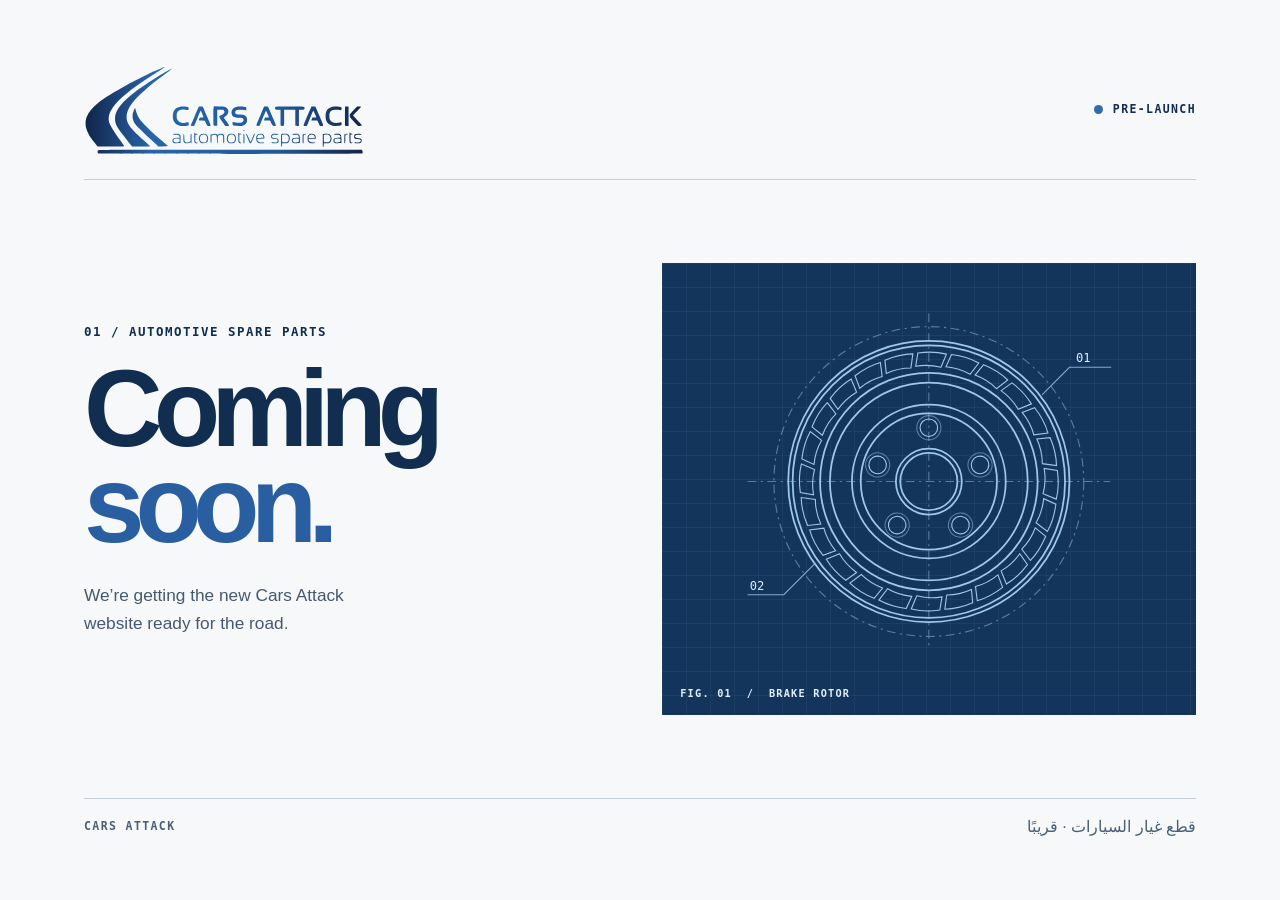
==== index.html @ d3f3ff22 "Add responsive Cars Attack coming-soon landing page" ====
<!doctype html>
<html lang="en">
<head>
<meta charset="utf-8">
<meta name="viewport" content="width=device-width, initial-scale=1">
<meta name="theme-color" content="#102c4f">
<title>Cars Attack | Coming soon</title>
<meta name="description" content="The new Cars Attack automotive spare parts website is coming soon.">
<style>
*{box-sizing:border-box}body{margin:0;color:#112e50;background:#f6f8fa;font-family:Arial,Helvetica,sans-serif}main{width:min(1240px,100%);margin:auto;padding:clamp(22px,5vw,72px);min-height:100svh;display:flex;flex-direction:column}header,footer{display:flex;justify-content:space-between;align-items:center;gap:20px}header{padding-bottom:24px;border-bottom:1px solid #c4cfd8}header img{width:clamp(160px,24vw,280px)}.tag,footer,.legend{font:600 .72rem/1.6 monospace;letter-spacing:.12em;text-transform:uppercase}.tag{display:flex;gap:10px;align-items:center}.tag:before{content:"";background:#326aaa;width:9px;height:9px;border-radius:50%}.hero{flex:1;display:grid;grid-template-columns:1fr 1fr;align-items:center;gap:4%;padding:clamp(40px,6vw,86px) 0}h1{font-size:clamp(62px,8.5vw,124px);line-height:.89;letter-spacing:-.082em;margin:22px 0 28px}h1 span{color:#295fa0}p{font-size:1.08rem;line-height:1.6;max-width:32ch;color:#46596c}.drawing{position:relative;background-color:#13355b;background-image:linear-gradient(#ffffff0b 1px,transparent 1px),linear-gradient(90deg,#ffffff0b 1px,transparent 1px);background-size:24px 24px;color:#e1eefc;aspect-ratio:1.18;display:grid;place-items:center;overflow:hidden}.drawing svg{width:85%;height:85%}.legend{position:absolute;bottom:14px;left:18px;font-size:.64rem}footer{border-top:1px solid #c4cfd8;padding-top:18px;color:#4b6075}footer span:last-child{letter-spacing:0;font:normal 1rem Arial}
@media(max-width:680px){.hero{grid-template-columns:1fr;gap:28px}.drawing{aspect-ratio:1.6}.tag{font-size:.6rem;letter-spacing:.06em}footer{flex-wrap:wrap}h1 br{display:none}h1 span:before{content:" "}}
</style>
</head>
<body><main>
<header><img src="./assets/cars-attack.svg" alt="Cars Attack automotive spare parts"><span class="tag">Pre-launch</span></header>
<section class="hero"><div><div class="tagline legend-text" style="font:600 .78rem monospace;letter-spacing:.12em">01 / AUTOMOTIVE SPARE PARTS</div><h1>Coming<br><span>soon.</span></h1><p>We’re getting the new Cars Attack website ready for the road.</p></div>
<div class="drawing"><svg viewBox="0 0 400 350" aria-hidden="true" fill="none" stroke="#9fc7e9">
<defs><g id="vent"><path d="M-10 -117 Q4 -119 16 -116 L11 -104 Q0 -107 -12 -105Z"/></g><g id="bolt"><circle cy="-49" r="8"/><circle cy="-49" r="11" opacity=".5"/></g></defs>
<g transform="translate(200 168)"><g opacity=".5" stroke-dasharray="8 4 2 4"><path d="M-165 0H165M0 -153V153"/><circle r="141"/></g><g stroke-width="1.6"><circle r="128"/><circle r="124"/><circle r="99"/><circle r="90"/><circle r="70"/><circle r="62"/><circle r="30"/><circle r="26"/></g>
<use href="#vent" transform="rotate(0)"/>
<use href="#vent" transform="rotate(15)"/>
<use href="#vent" transform="rotate(30)"/>
<use href="#vent" transform="rotate(45)"/>
<use href="#vent" transform="rotate(60)"/>
<use href="#vent" transform="rotate(75)"/>
<use href="#vent" transform="rotate(90)"/>
<use href="#vent" transform="rotate(105)"/>
<use href="#vent" transform="rotate(120)"/>
<use href="#vent" transform="rotate(135)"/>
<use href="#vent" transform="rotate(150)"/>
<use href="#vent" transform="rotate(165)"/>
<use href="#vent" transform="rotate(180)"/>
<use href="#vent" transform="rotate(195)"/>
<use href="#vent" transform="rotate(210)"/>
<use href="#vent" transform="rotate(225)"/>
<use href="#vent" transform="rotate(240)"/>
<use href="#vent" transform="rotate(255)"/>
<use href="#vent" transform="rotate(270)"/>
<use href="#vent" transform="rotate(285)"/>
<use href="#vent" transform="rotate(300)"/>
<use href="#vent" transform="rotate(315)"/>
<use href="#vent" transform="rotate(330)"/>
<use href="#vent" transform="rotate(345)"/>
<use href="#bolt" transform="rotate(0)"/>
<use href="#bolt" transform="rotate(72)"/>
<use href="#bolt" transform="rotate(144)"/>
<use href="#bolt" transform="rotate(216)"/>
<use href="#bolt" transform="rotate(288)"/>
</g><path d="M303 89l25 -25h38M96 243l-28 28H35" opacity=".8"/><g fill="#dbedff" stroke="none" font-family="monospace" font-size="11"><text x="334" y="59">01</text><text x="37" y="267">02</text></g></svg><div class="legend">Fig. 01 &nbsp;/&nbsp; Brake rotor</div></div>
</section><footer><span>Cars Attack</span><span lang="ar" dir="rtl">قطع غيار السيارات · قريبًا</span></footer>
</main></body></html>
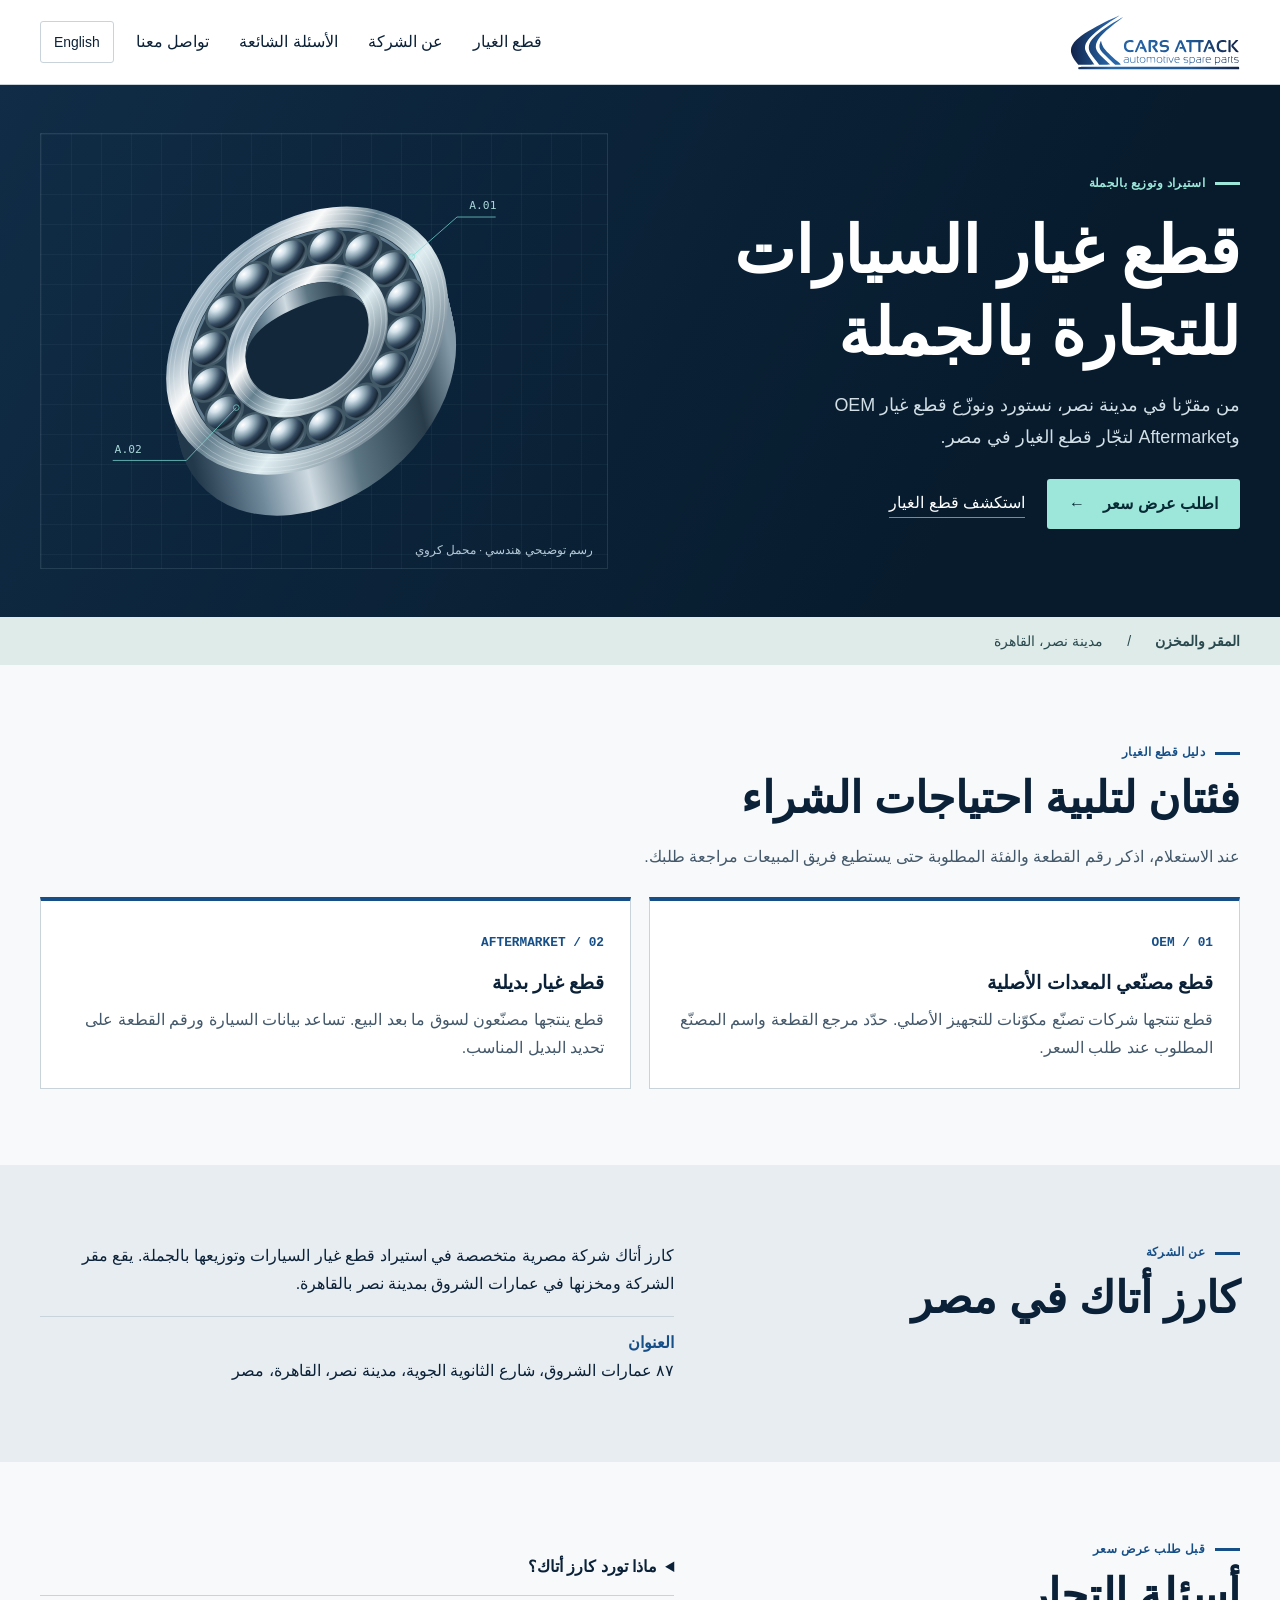
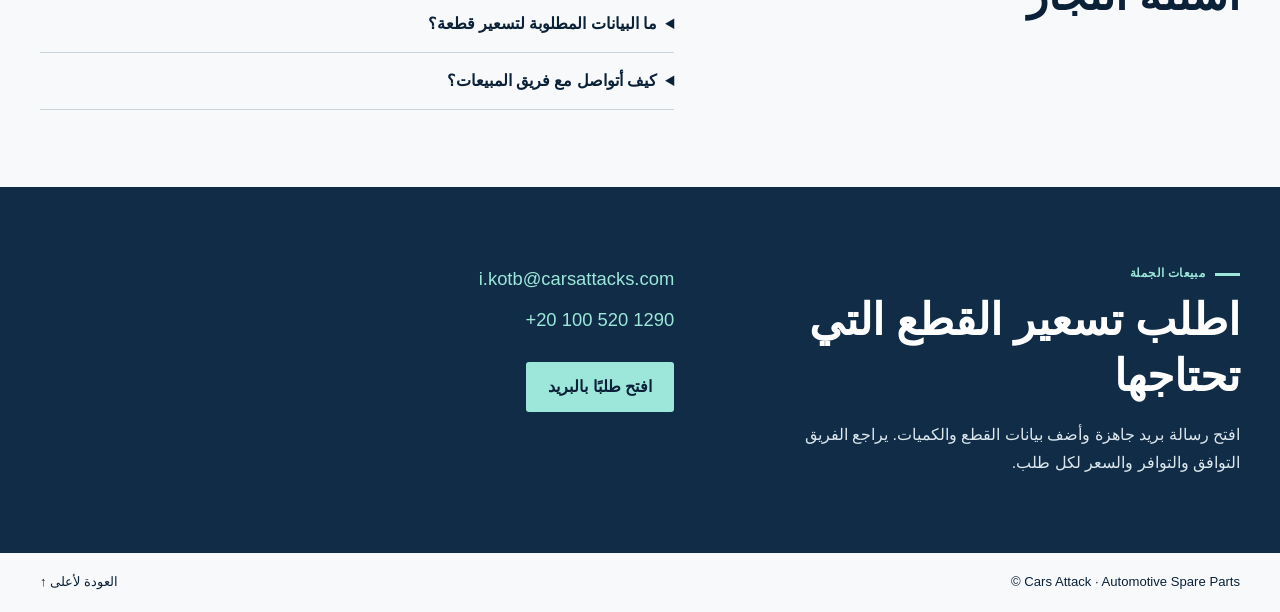
==== commit 705f5781: "Launch Arabic-first bilingual wholesale parts website" ====
--- a/index.html
+++ b/index.html
@@ -1,51 +1,5 @@
-<!doctype html>
-<html lang="en">
-<head>
-<meta charset="utf-8">
-<meta name="viewport" content="width=device-width, initial-scale=1">
-<meta name="theme-color" content="#102c4f">
-<title>Cars Attack | Coming soon</title>
-<meta name="description" content="The new Cars Attack automotive spare parts website is coming soon.">
-<style>
-*{box-sizing:border-box}body{margin:0;color:#112e50;background:#f6f8fa;font-family:Arial,Helvetica,sans-serif}main{width:min(1240px,100%);margin:auto;padding:clamp(22px,5vw,72px);min-height:100svh;display:flex;flex-direction:column}header,footer{display:flex;justify-content:space-between;align-items:center;gap:20px}header{padding-bottom:24px;border-bottom:1px solid #c4cfd8}header img{width:clamp(160px,24vw,280px)}.tag,footer,.legend{font:600 .72rem/1.6 monospace;letter-spacing:.12em;text-transform:uppercase}.tag{display:flex;gap:10px;align-items:center}.tag:before{content:"";background:#326aaa;width:9px;height:9px;border-radius:50%}.hero{flex:1;display:grid;grid-template-columns:1fr 1fr;align-items:center;gap:4%;padding:clamp(40px,6vw,86px) 0}h1{font-size:clamp(62px,8.5vw,124px);line-height:.89;letter-spacing:-.082em;margin:22px 0 28px}h1 span{color:#295fa0}p{font-size:1.08rem;line-height:1.6;max-width:32ch;color:#46596c}.drawing{position:relative;background-color:#13355b;background-image:linear-gradient(#ffffff0b 1px,transparent 1px),linear-gradient(90deg,#ffffff0b 1px,transparent 1px);background-size:24px 24px;color:#e1eefc;aspect-ratio:1.18;display:grid;place-items:center;overflow:hidden}.drawing svg{width:85%;height:85%}.legend{position:absolute;bottom:14px;left:18px;font-size:.64rem}footer{border-top:1px solid #c4cfd8;padding-top:18px;color:#4b6075}footer span:last-child{letter-spacing:0;font:normal 1rem Arial}
-@media(max-width:680px){.hero{grid-template-columns:1fr;gap:28px}.drawing{aspect-ratio:1.6}.tag{font-size:.6rem;letter-spacing:.06em}footer{flex-wrap:wrap}h1 br{display:none}h1 span:before{content:" "}}
-</style>
-</head>
-<body><main>
-<header><img src="./assets/cars-attack.svg" alt="Cars Attack automotive spare parts"><span class="tag">Pre-launch</span></header>
-<section class="hero"><div><div class="tagline legend-text" style="font:600 .78rem monospace;letter-spacing:.12em">01 / AUTOMOTIVE SPARE PARTS</div><h1>Coming<br><span>soon.</span></h1><p>We’re getting the new Cars Attack website ready for the road.</p></div>
-<div class="drawing"><svg viewBox="0 0 400 350" aria-hidden="true" fill="none" stroke="#9fc7e9">
-<defs><g id="vent"><path d="M-10 -117 Q4 -119 16 -116 L11 -104 Q0 -107 -12 -105Z"/></g><g id="bolt"><circle cy="-49" r="8"/><circle cy="-49" r="11" opacity=".5"/></g></defs>
-<g transform="translate(200 168)"><g opacity=".5" stroke-dasharray="8 4 2 4"><path d="M-165 0H165M0 -153V153"/><circle r="141"/></g><g stroke-width="1.6"><circle r="128"/><circle r="124"/><circle r="99"/><circle r="90"/><circle r="70"/><circle r="62"/><circle r="30"/><circle r="26"/></g>
-<use href="#vent" transform="rotate(0)"/>
-<use href="#vent" transform="rotate(15)"/>
-<use href="#vent" transform="rotate(30)"/>
-<use href="#vent" transform="rotate(45)"/>
-<use href="#vent" transform="rotate(60)"/>
-<use href="#vent" transform="rotate(75)"/>
-<use href="#vent" transform="rotate(90)"/>
-<use href="#vent" transform="rotate(105)"/>
-<use href="#vent" transform="rotate(120)"/>
-<use href="#vent" transform="rotate(135)"/>
-<use href="#vent" transform="rotate(150)"/>
-<use href="#vent" transform="rotate(165)"/>
-<use href="#vent" transform="rotate(180)"/>
-<use href="#vent" transform="rotate(195)"/>
-<use href="#vent" transform="rotate(210)"/>
-<use href="#vent" transform="rotate(225)"/>
-<use href="#vent" transform="rotate(240)"/>
-<use href="#vent" transform="rotate(255)"/>
-<use href="#vent" transform="rotate(270)"/>
-<use href="#vent" transform="rotate(285)"/>
-<use href="#vent" transform="rotate(300)"/>
-<use href="#vent" transform="rotate(315)"/>
-<use href="#vent" transform="rotate(330)"/>
-<use href="#vent" transform="rotate(345)"/>
-<use href="#bolt" transform="rotate(0)"/>
-<use href="#bolt" transform="rotate(72)"/>
-<use href="#bolt" transform="rotate(144)"/>
-<use href="#bolt" transform="rotate(216)"/>
-<use href="#bolt" transform="rotate(288)"/>
-</g><path d="M303 89l25 -25h38M96 243l-28 28H35" opacity=".8"/><g fill="#dbedff" stroke="none" font-family="monospace" font-size="11"><text x="334" y="59">01</text><text x="37" y="267">02</text></g></svg><div class="legend">Fig. 01 &nbsp;/&nbsp; Brake rotor</div></div>
-</section><footer><span>Cars Attack</span><span lang="ar" dir="rtl">قطع غيار السيارات · قريبًا</span></footer>
-</main></body></html>
+<!doctype html><html lang="ar" dir="rtl"><head><meta charset="utf-8"><meta name="viewport" content="width=device-width, initial-scale=1"><title>قطع غيار السيارات بالجملة في مصر | كارز أتاك</title><meta name="description" content="كارز أتاك لاستيراد وتوزيع قطع غيار السيارات بالجملة في مصر. تعرّف على قطع OEM وAftermarket وتواصل مع فريق مدينة نصر لطلب عرض سعر."><link rel="canonical" href="https://carsattacks.com/"><link rel="alternate" hreflang="ar" href="https://carsattacks.com/"><link rel="alternate" hreflang="en" href="https://carsattacks.com/en/"><link rel="alternate" hreflang="x-default" href="https://carsattacks.com/"><meta property="og:title" content="قطع غيار السيارات بالجملة في مصر | كارز أتاك"><meta property="og:description" content="كارز أتاك لاستيراد وتوزيع قطع غيار السيارات بالجملة في مصر. تعرّف على قطع OEM وAftermarket وتواصل مع فريق مدينة نصر لطلب عرض سعر."><meta property="og:type" content="website"><meta property="og:url" content="https://carsattacks.com/"><meta name="theme-color" content="#102c46"><link rel="stylesheet" href="/assets/site.css"><script type="application/ld+json">{"@context": "https://schema.org", "@graph": [{"@type": "Organization", "@id": "https://carsattacks.com/#company", "name": "Cars Attack", "alternateName": "كارز أتاك", "url": "https://carsattacks.com/", "logo": "https://carsattacks.com/assets/cars-attack.svg", "email": "i.kotb@carsattacks.com", "telephone": "+201005201290", "address": {"@type": "PostalAddress", "streetAddress": "٨٧ عمارات الشروق، شارع الثانوية الجوية", "addressLocality": "Nasr City", "addressRegion": "Cairo", "addressCountry": "EG"}}, {"@type": "WebPage", "@id": "https://carsattacks.com/#page", "url": "https://carsattacks.com/", "inLanguage": "ar", "name": "قطع غيار السيارات بالجملة في مصر | كارز أتاك", "about": {"@id": "https://carsattacks.com/#company"}}, {"@type": "FAQPage", "@id": "https://carsattacks.com/#faq", "inLanguage": "ar", "mainEntity": [{"@type": "Question", "name": "ماذا تورد كارز أتاك؟", "acceptedAnswer": {"@type": "Answer", "text": "تستورد الشركة وتوزّع قطع غيار السيارات بالجملة ضمن فئتي OEM وAftermarket. يؤكد فريق المبيعات توافر كل صنف عند الاستعلام."}}, {"@type": "Question", "name": "ما البيانات المطلوبة لتسعير قطعة؟", "acceptedAnswer": {"@type": "Answer", "text": "أرسل رقم القطعة أو مرجع OE إن توفر، وماركة السيارة والموديل وسنة الصنع والكمية المطلوبة. يمكنك إرفاق صورة للقطعة في البريد."}}, {"@type": "Question", "name": "كيف أتواصل مع فريق المبيعات؟", "acceptedAnswer": {"@type": "Answer", "text": "راسل i.kotb@carsattacks.com أو اتصل على 0100 520 1290. ومن خارج مصر استخدم ‎+20 100 520 1290."}}]}]}</script></head><body id="top"><a class="skip" href="#main">تخطّ إلى المحتوى</a><header><div class="wrap"><a class="logo" href="https://carsattacks.com/" aria-label="Cars Attack"><img src="/assets/cars-attack.svg" alt="Cars Attack" width="170" height="55"></a><nav class="nav" aria-label="القائمة الرئيسية"><div class="links"><a href="#parts">قطع الغيار</a><a href="#about">عن الشركة</a><a href="#faq">الأسئلة الشائعة</a><a href="#contact">تواصل معنا</a></div><a class="lang" href="/en/" lang="en" hreflang="en">English</a></nav></div></header>
+<main id="main"><section class="hero"><div class="wrap"><div class="intro"><div class="over">استيراد وتوزيع بالجملة</div><h1>قطع غيار السيارات<br>للتجارة بالجملة</h1><p>من مقرّنا في مدينة نصر، نستورد ونوزّع قطع غيار OEM وAftermarket لتجّار قطع الغيار في مصر.</p><div class="actions"><a class="btn" href="#contact">اطلب عرض سعر <span aria-hidden="true">←</span></a><a class="sub" href="#parts">استكشف قطع الغيار</a></div></div><div class="art"><img src="/assets/bearing.svg" width="600" height="460" alt=""><span class="caption">رسم توضيحي هندسي · محمل كروي</span></div></div></section>
+<div class="strip"><div class="wrap"><b>المقر والمخزن</b><span aria-hidden="true">/</span>مدينة نصر، القاهرة</div></div><section class="section wrap" id="parts"><div class="over">دليل قطع الغيار</div><h2>فئتان لتلبية احتياجات الشراء</h2><p class="lead">عند الاستعلام، اذكر رقم القطعة والفئة المطلوبة حتى يستطيع فريق المبيعات مراجعة طلبك.</p><div class="types"><article class="type"><small>01 / OEM</small><h3>قطع مصنّعي المعدات الأصلية</h3><p>قطع تنتجها شركات تصنّع مكوّنات للتجهيز الأصلي. حدّد مرجع القطعة واسم المصنّع المطلوب عند طلب السعر.</p></article><article class="type"><small>02 / AFTERMARKET</small><h3>قطع غيار بديلة</h3><p>قطع ينتجها مصنّعون لسوق ما بعد البيع. تساعد بيانات السيارة ورقم القطعة على تحديد البديل المناسب.</p></article></div></section>
+<section id="about" class="section about"><div class="wrap columns"><div><div class="over">عن الشركة</div><h2>كارز أتاك في مصر</h2></div><div><p>كارز أتاك شركة مصرية متخصصة في استيراد قطع غيار السيارات وتوزيعها بالجملة. يقع مقر الشركة ومخزنها في عمارات الشروق بمدينة نصر بالقاهرة.</p><b class="fact">العنوان</b><address>٨٧ عمارات الشروق، شارع الثانوية الجوية، مدينة نصر، القاهرة، مصر</address></div></div></section><section class="section wrap columns" id="faq"><div><div class="over">قبل طلب عرض سعر</div><h2>أسئلة التجار</h2></div><div><details><summary>ماذا تورد كارز أتاك؟</summary><p>تستورد الشركة وتوزّع قطع غيار السيارات بالجملة ضمن فئتي OEM وAftermarket. يؤكد فريق المبيعات توافر كل صنف عند الاستعلام.</p></details><details><summary>ما البيانات المطلوبة لتسعير قطعة؟</summary><p>أرسل رقم القطعة أو مرجع OE إن توفر، وماركة السيارة والموديل وسنة الصنع والكمية المطلوبة. يمكنك إرفاق صورة للقطعة في البريد.</p></details><details><summary>كيف أتواصل مع فريق المبيعات؟</summary><p>راسل i.kotb@carsattacks.com أو اتصل على 0100 520 1290. ومن خارج مصر استخدم ‎+20 100 520 1290.</p></details></div></section>
+<section class="section contact" id="contact"><div class="wrap columns"><div><div class="over">مبيعات الجملة</div><h2>اطلب تسعير القطع التي تحتاجها</h2><p>افتح رسالة بريد جاهزة وأضف بيانات القطع والكميات. يراجع الفريق التوافق والتوافر والسعر لكل طلب.</p></div><div><address><a href="mailto:i.kotb@carsattacks.com"><bdi>i.kotb@carsattacks.com</bdi></a><a href="tel:+201005201290"><bdi>+20 100 520 1290</bdi></a></address><div class="actions"><a class="btn" href="mailto:i.kotb@carsattacks.com?subject=%D8%A7%D8%B3%D8%AA%D9%81%D8%B3%D8%A7%D8%B1%20%D8%AC%D9%85%D9%84%D8%A9%20%D8%B9%D9%86%20%D9%82%D8%B7%D8%B9%20%D8%BA%D9%8A%D8%A7%D8%B1&amp;body=%D8%B1%D9%82%D9%85%20%D8%A7%D9%84%D9%82%D8%B7%D8%B9%D8%A9%20%D8%A3%D9%88%20%D9%85%D8%B1%D8%AC%D8%B9%20OE%3A%0A%D8%A7%D9%84%D8%B3%D9%8A%D8%A7%D8%B1%D8%A9%20%D9%88%D8%A7%D9%84%D9%85%D9%88%D8%AF%D9%8A%D9%84%20%D9%88%D8%B3%D9%86%D8%A9%20%D8%A7%D9%84%D8%B5%D9%86%D8%B9%3A%0A%D8%A7%D9%84%D9%83%D9%85%D9%8A%D8%A9%20%D8%A7%D9%84%D9%85%D8%B7%D9%84%D9%88%D8%A8%D8%A9%3A%0A%D8%A7%D8%B3%D9%85%20%D8%A7%D9%84%D8%B4%D8%B1%D9%83%D8%A9%20%D9%88%D8%B1%D9%82%D9%85%20%D8%A7%D9%84%D8%AA%D9%88%D8%A7%D8%B5%D9%84%3A">افتح طلبًا بالبريد</a></div></div></div></section></main><footer class="wrap foot"><bdi>© Cars Attack · Automotive Spare Parts</bdi><a href="#top">العودة لأعلى ↑</a></footer></body></html>
--- a/assets/site.css
+++ b/assets/site.css
@@ -0,0 +1,3 @@
+:root{--ink:#0b2138;--muted:#43586a;--blue:#164f88;--mint:#9ce7da;--paper:#f7f9fa;--rule:#c8d3da}*{box-sizing:border-box}html{scroll-behavior:smooth;scroll-padding-top:24px}body{margin:0;color:var(--ink);background:var(--paper);font-family:Tahoma,Arial,sans-serif;line-height:1.75}html[lang=en] body{font-family:Arial,Helvetica,sans-serif}a{color:inherit;text-decoration:none}a:focus-visible,summary:focus-visible,button:focus-visible{outline:3px solid #478ec2;outline-offset:4px}.wrap{width:min(1216px, calc(100% - 80px));margin:auto}.skip{position:absolute;top:-100px}.skip:focus{top:10px;z-index:5;background:white;padding:8px}header{background:white;border-bottom:1px solid var(--rule)}header .wrap,.nav,.links,.actions,.foot{display:flex;align-items:center;gap:22px}header .wrap{justify-content:space-between;min-height:84px}.logo img{display:block;width:170px;height:auto}.links{gap:30px}.links a:hover,.foot a:hover{text-decoration:underline}.lang{border:1px solid var(--rule);padding:4px 13px;border-radius:3px;font-size:.87rem}.hero{color:white;background:linear-gradient(120deg,#102c46,#071b2d 76%);overflow:hidden}.hero .wrap{display:grid;grid-template-columns:1.05fr 1fr;align-items:center;gap:3%;min-height:520px;padding-block:48px}.intro{max-width:600px}.over{font:700 .74rem/1.7 Tahoma,Arial,sans-serif;letter-spacing:.03em;color:var(--blue)}.hero .over{color:var(--mint)}.over:before{content:"";display:inline-block;width:25px;height:3px;background:currentColor;vertical-align:middle;margin-inline-end:10px}h1,h2,h3,p{margin:0}h1{font-size:clamp(2.65rem,5.1vw,5rem);line-height:1.25;margin-block:17px}html[lang=en] h1{letter-spacing:-.055em;line-height:1.04}.hero p{max-width:46ch;color:#d2dfe6;font-size:1.12rem}.actions{margin-top:26px;flex-wrap:wrap}.btn{display:inline-flex;align-items:center;justify-content:center;gap:18px;font-weight:bold;padding:11px 22px;border-radius:3px;background:var(--mint);color:#082a35}.btn:hover{background:#b7f3e9}.sub{color:white;border-bottom:1px solid #729092}.art{position:relative;background:linear-gradient(90deg,#8baabe10 1px,transparent 1px),linear-gradient(#8baabe10 1px,transparent 1px);background-size:30px 30px;border:1px solid #6d87953d}.art img{width:100%;display:block}.caption{position:absolute;bottom:8px;inset-inline-start:14px;font-size:.72rem;color:#b4c9d7}.strip{background:#deebe9}.strip .wrap{display:flex;gap:24px;align-items:center;padding-block:12px;color:#29494e;font-size:.88rem}.section{padding-block:clamp(45px,6vw,80px)}h2{font-size:clamp(1.8rem,3.4vw,3rem);line-height:1.3;margin:8px 0 16px}.lead{color:var(--muted);max-width:68ch}.types{display:grid;grid-template-columns:1fr 1fr;gap:18px;margin-top:26px}.type{border:1px solid var(--rule);border-top:4px solid var(--blue);background:white;padding:26px}.type small{color:var(--blue);font:700 .8rem monospace}.type h3{margin:12px 0 6px}.type p,details p{color:var(--muted)}.about{background:#e8edf1}.columns{display:grid;grid-template-columns:1fr 1.35fr;gap:8%}.fact{display:block;border-top:1px solid var(--rule);margin-top:18px;padding-top:12px;color:var(--blue);font-weight:bold}details{border-bottom:1px solid var(--rule);padding-block:14px}summary{cursor:pointer;font-weight:bold}details p{padding-block:10px}.contact{background:#102c46;color:white}.contact .over,.contact a{color:var(--mint)}.contact p{color:#dce7ed}.contact .btn{color:var(--ink)}address{font-style:normal}.contact address a{display:block;width:fit-content;font-size:1.15rem;margin-bottom:8px;overflow-wrap:anywhere}.foot{justify-content:space-between;flex-wrap:wrap;padding-block:18px;font-size:.82rem}nav a,.lang{padding-block:8px}h1,h2,h3{overflow-wrap:break-word}@media(max-width:850px){.wrap{width:calc(100% - 40px)}.links{gap:14px}.hero .wrap{min-height:auto}.logo img{width:135px}}@media(max-width:720px){header .wrap{flex-wrap:wrap;padding-top:12px;gap:6px}.nav{display:contents}.links{order:3;width:100%;justify-content:space-between;border-top:1px solid var(--rule);gap:6px;font-size:.82rem}.hero .wrap,.columns{grid-template-columns:1fr;gap:26px}.hero .wrap{padding-block:33px}.art{width:min(100%,450px);justify-self:center}.art img{height:220px}.types{grid-template-columns:1fr}.strip .wrap{gap:10px;flex-wrap:wrap}.section{padding-block:40px}.type{padding:20px}.actions{gap:16px}.intro p{font-size:1rem}}@media(prefers-reduced-motion:reduce){html{scroll-behavior:auto}}
+
+.art img{height:auto}@media(max-width:720px){.art img{height:220px}}
